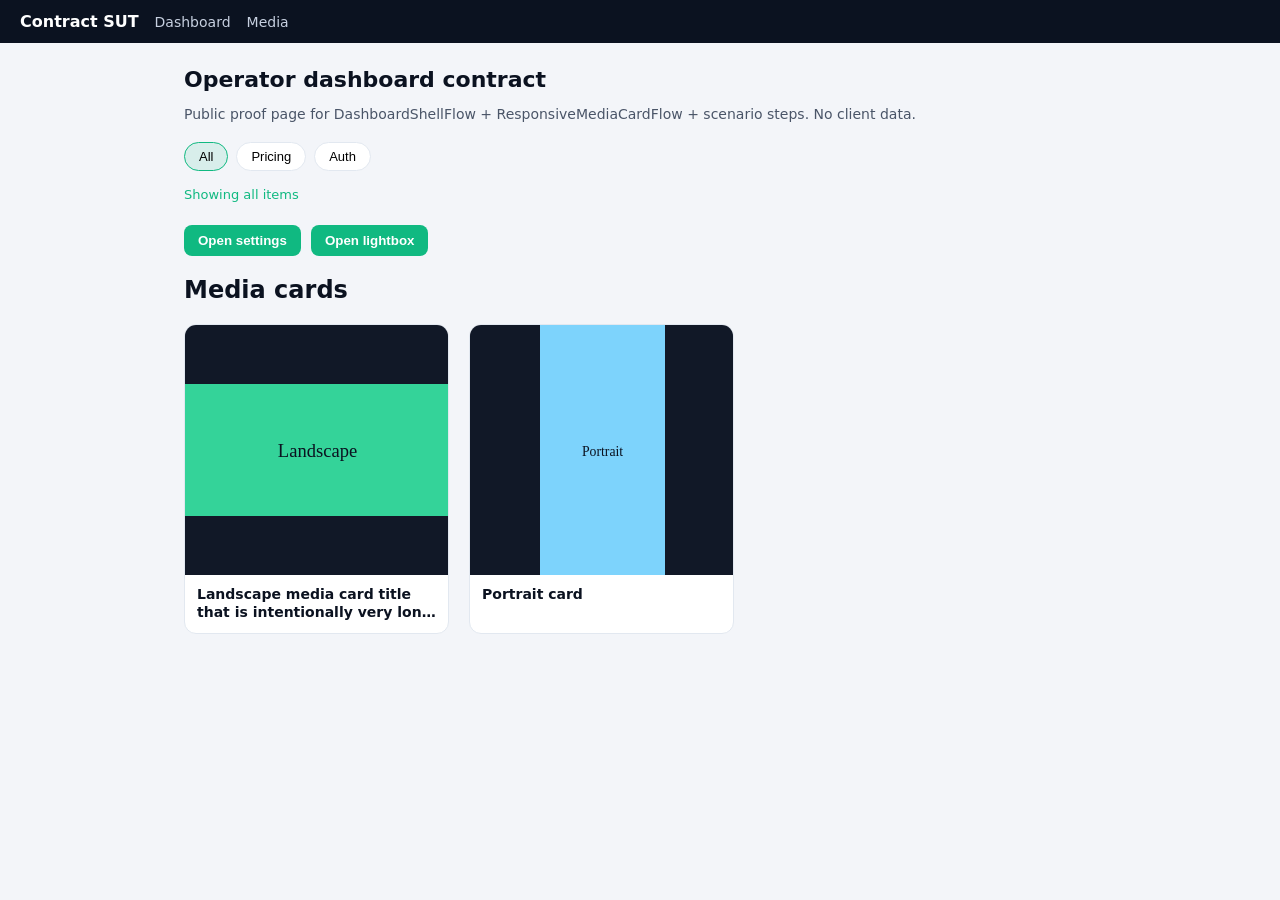
==== contract/index.html @ 6e517672 "Add /contract public SUT for engine deferred-pack proofs Static dashboard + media-card page matching" ====
<!DOCTYPE html>
<html lang="en">
<head>
  <meta charset="UTF-8" />
  <meta name="viewport" content="width=device-width, initial-scale=1" />
  <title>CertusQA Contract SUT — Dashboard + Media Card</title>
  <style>
    :root {
      --navy: #0b1220;
      --soft: #f3f5f9;
      --line: #e2e8f0;
      --emerald: #10b981;
      --ink: #0b1220;
      --ink-2: #4a5568;
    }
    * { box-sizing: border-box; }
    body { margin: 0; font-family: system-ui, sans-serif; color: var(--ink); background: var(--soft); }
    nav {
      display: flex; gap: 16px; align-items: center;
      background: var(--navy); color: #fff; padding: 12px 20px;
    }
    nav a { color: #c7d0e0; text-decoration: none; font-size: 14px; }
    main { padding: 24px; max-width: 960px; margin: 0 auto; }
    h1 { font-size: 22px; margin: 0 0 8px; }
    .lede { color: var(--ink-2); font-size: 14px; margin-bottom: 20px; }
    .filters { display: flex; gap: 8px; flex-wrap: wrap; margin-bottom: 16px; }
    [data-testid="filter-chip"], [data-filter] {
      border: 1px solid var(--line); background: #fff; border-radius: 999px;
      padding: 6px 14px; font-size: 13px; cursor: pointer;
    }
    [data-filter].is-active { border-color: var(--emerald); background: rgba(16,185,129,0.12); }
    [aria-live] {
      min-height: 1.4em; font-size: 13px; color: var(--emerald);
      margin-bottom: 20px;
    }
    .grid { display: grid; grid-template-columns: repeat(2, 265px); gap: 20px; }
    [data-testid="media-card"] {
      position: relative; width: 265px; background: #fff;
      border: 1px solid var(--line); border-radius: 12px; overflow: hidden;
    }
    [data-testid="media-frame"] {
      width: 265px; height: 250px; background: #111827;
      display: flex; align-items: center; justify-content: center; overflow: hidden;
    }
    [data-testid="media-image"] {
      width: 100%; height: 100%; object-fit: contain; display: block;
    }
    [data-testid="media-title"] {
      margin: 10px 12px 12px; font-size: 14px; line-height: 1.3;
      display: -webkit-box; -webkit-line-clamp: 2; -webkit-box-orient: vertical;
      overflow: hidden; max-height: calc(1.3em * 2);
    }
    [data-testid="media-actions"] {
      position: absolute; top: 8px; right: 8px; display: none; gap: 6px;
    }
    [data-testid="media-card"]:hover [data-testid="media-actions"] { display: flex; }
    [data-testid="rotate-btn"] {
      background: #fff; border: 1px solid var(--line); border-radius: 8px;
      padding: 6px 10px; font-size: 12px; cursor: pointer;
    }
    [data-testid="media-image"].is-rotated { transform: rotate(90deg); }
    dialog, [data-testid="dialog"], [data-testid="lightbox"] {
      border: 1px solid var(--line); border-radius: 12px; padding: 20px;
      max-width: 360px;
    }
    dialog::backdrop, [data-testid="lightbox"]::backdrop { background: rgba(0,0,0,0.4); }
    .toolbar { display: flex; gap: 10px; margin-bottom: 20px; }
    button.primary {
      background: var(--emerald); color: #fff; border: 0; border-radius: 8px;
      padding: 8px 14px; font-weight: 600; cursor: pointer;
    }
  </style>
</head>
<body>
  <nav aria-label="Primary">
    <strong>Contract SUT</strong>
    <a href="#main">Dashboard</a>
    <a href="#media">Media</a>
  </nav>

  <main id="main" role="main">
    <h1>Operator dashboard contract</h1>
    <p class="lede">Public proof page for DashboardShellFlow + ResponsiveMediaCardFlow + scenario steps. No client data.</p>

    <div class="filters" role="group" aria-label="Filters">
      <button type="button" data-testid="filter-chip" data-filter="all" class="is-active">All</button>
      <button type="button" data-testid="filter-chip" data-filter="pricing">Pricing</button>
      <button type="button" data-testid="filter-chip" data-filter="auth">Auth</button>
    </div>

    <div aria-live="polite" id="live-status">Showing all items</div>

    <div class="toolbar">
      <button type="button" class="primary" id="open-dialog-btn">Open settings</button>
      <button type="button" class="primary" id="open-lightbox-btn" data-testid="lightbox-trigger">Open lightbox</button>
    </div>

    <dialog id="settings-dialog" data-testid="dialog">
      <p>Settings dialog for DashboardShellFlow.openDialog</p>
      <form method="dialog"><button>Close</button></form>
    </dialog>

    <dialog id="media-lightbox" data-testid="lightbox" aria-modal="true">
      <p>Lightbox shell for DashboardShellFlow.openLightbox</p>
      <form method="dialog"><button>Close</button></form>
    </dialog>

    <h2 id="media">Media cards</h2>
    <div class="grid">
      <!-- Landscape 400×200 SVG -->
      <article data-testid="media-card">
        <div data-testid="media-frame">
          <img
            data-testid="media-image"
            width="400"
            height="200"
            alt="Landscape sample"
            src="data:image/svg+xml,%3Csvg xmlns='http://www.w3.org/2000/svg' width='400' height='200'%3E%3Crect width='400' height='200' fill='%2334d399'/%3E%3Ctext x='200' y='110' text-anchor='middle' fill='%230b1220' font-size='28'%3ELandscape%3C/text%3E%3C/svg%3E"
          />
        </div>
        <div data-testid="media-actions">
          <button type="button" data-testid="rotate-btn">Rotate</button>
        </div>
        <h3 data-testid="media-title">Landscape media card title that is intentionally very long so two-line clamp is exercised when needed for proof</h3>
      </article>

      <!-- Portrait 200×400 SVG -->
      <article data-testid="media-card">
        <div data-testid="media-frame">
          <img
            data-testid="media-image"
            width="200"
            height="400"
            alt="Portrait sample"
            src="data:image/svg+xml,%3Csvg xmlns='http://www.w3.org/2000/svg' width='200' height='400'%3E%3Crect width='200' height='400' fill='%237dd3fc'/%3E%3Ctext x='100' y='210' text-anchor='middle' fill='%230b1220' font-size='22'%3EPortrait%3C/text%3E%3C/svg%3E"
          />
        </div>
        <div data-testid="media-actions">
          <button type="button" data-testid="rotate-btn">Rotate</button>
        </div>
        <h3 data-testid="media-title">Portrait card</h3>
      </article>
    </div>
  </main>

  <script>
    const live = document.getElementById('live-status');
    const labels = { all: 'Showing all items', pricing: 'Filtered to pricing', auth: 'Filtered to auth' };
    document.querySelectorAll('[data-filter]').forEach((chip) => {
      chip.addEventListener('click', () => {
        document.querySelectorAll('[data-filter]').forEach((c) => c.classList.remove('is-active'));
        chip.classList.add('is-active');
        const key = chip.getAttribute('data-filter');
        live.textContent = labels[key] || ('Filtered to ' + key);
      });
    });
    document.getElementById('open-dialog-btn').addEventListener('click', () => {
      document.getElementById('settings-dialog').showModal();
    });
    document.getElementById('open-lightbox-btn').addEventListener('click', () => {
      document.getElementById('media-lightbox').showModal();
    });
    document.querySelectorAll('[data-testid="rotate-btn"]').forEach((btn) => {
      btn.addEventListener('click', () => {
        const card = btn.closest('[data-testid="media-card"]');
        const img = card.querySelector('[data-testid="media-image"]');
        img.classList.toggle('is-rotated');
        live.textContent = 'Media rotated';
      });
    });
  </script>
</body>
</html>
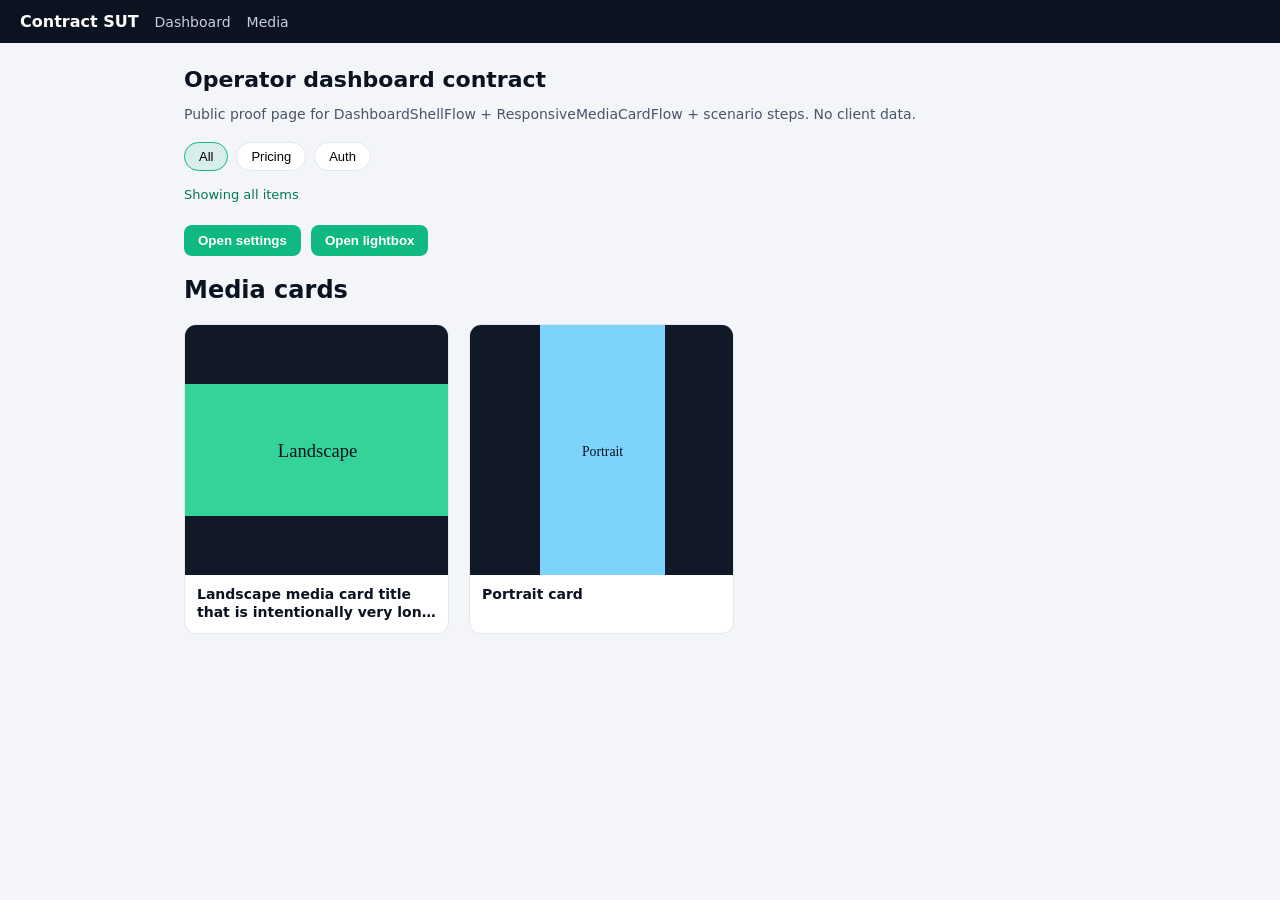
==== commit 9f483f67: "fix(L-21): raise emerald-dark, node-arrow, and aria-live contrast Co-authored-by: Cursor <cursoragen" ====
--- a/contract/index.html
+++ b/contract/index.html
@@ -3,6 +3,7 @@
 <head>
   <meta charset="UTF-8" />
   <meta name="viewport" content="width=device-width, initial-scale=1" />
+  <meta name="robots" content="noindex,nofollow" />
   <title>CertusQA Contract SUT — Dashboard + Media Card</title>
   <style>
     :root {
@@ -30,7 +31,7 @@
     }
     [data-filter].is-active { border-color: var(--emerald); background: rgba(16,185,129,0.12); }
     [aria-live] {
-      min-height: 1.4em; font-size: 13px; color: var(--emerald);
+      min-height: 1.4em; font-size: 13px; color: #047857;
       margin-bottom: 20px;
     }
     .grid { display: grid; grid-template-columns: repeat(2, 265px); gap: 20px; }
